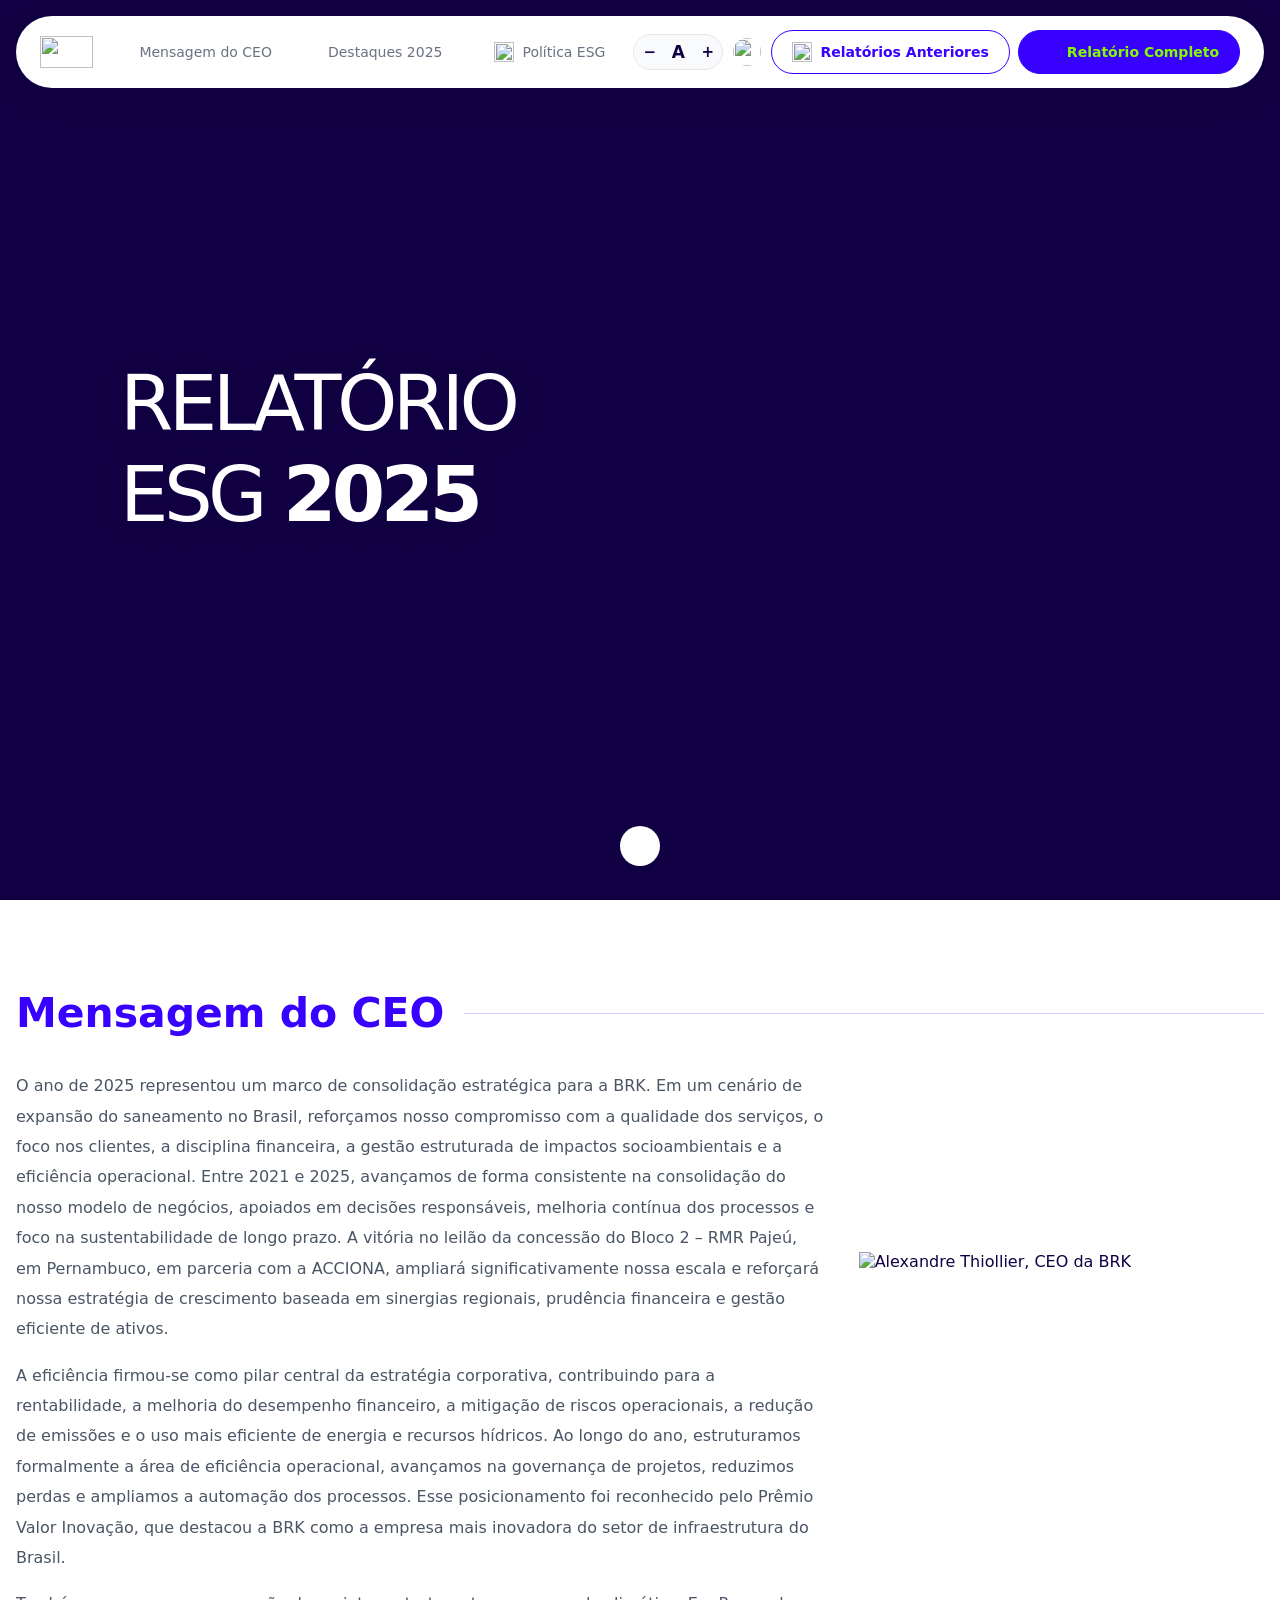
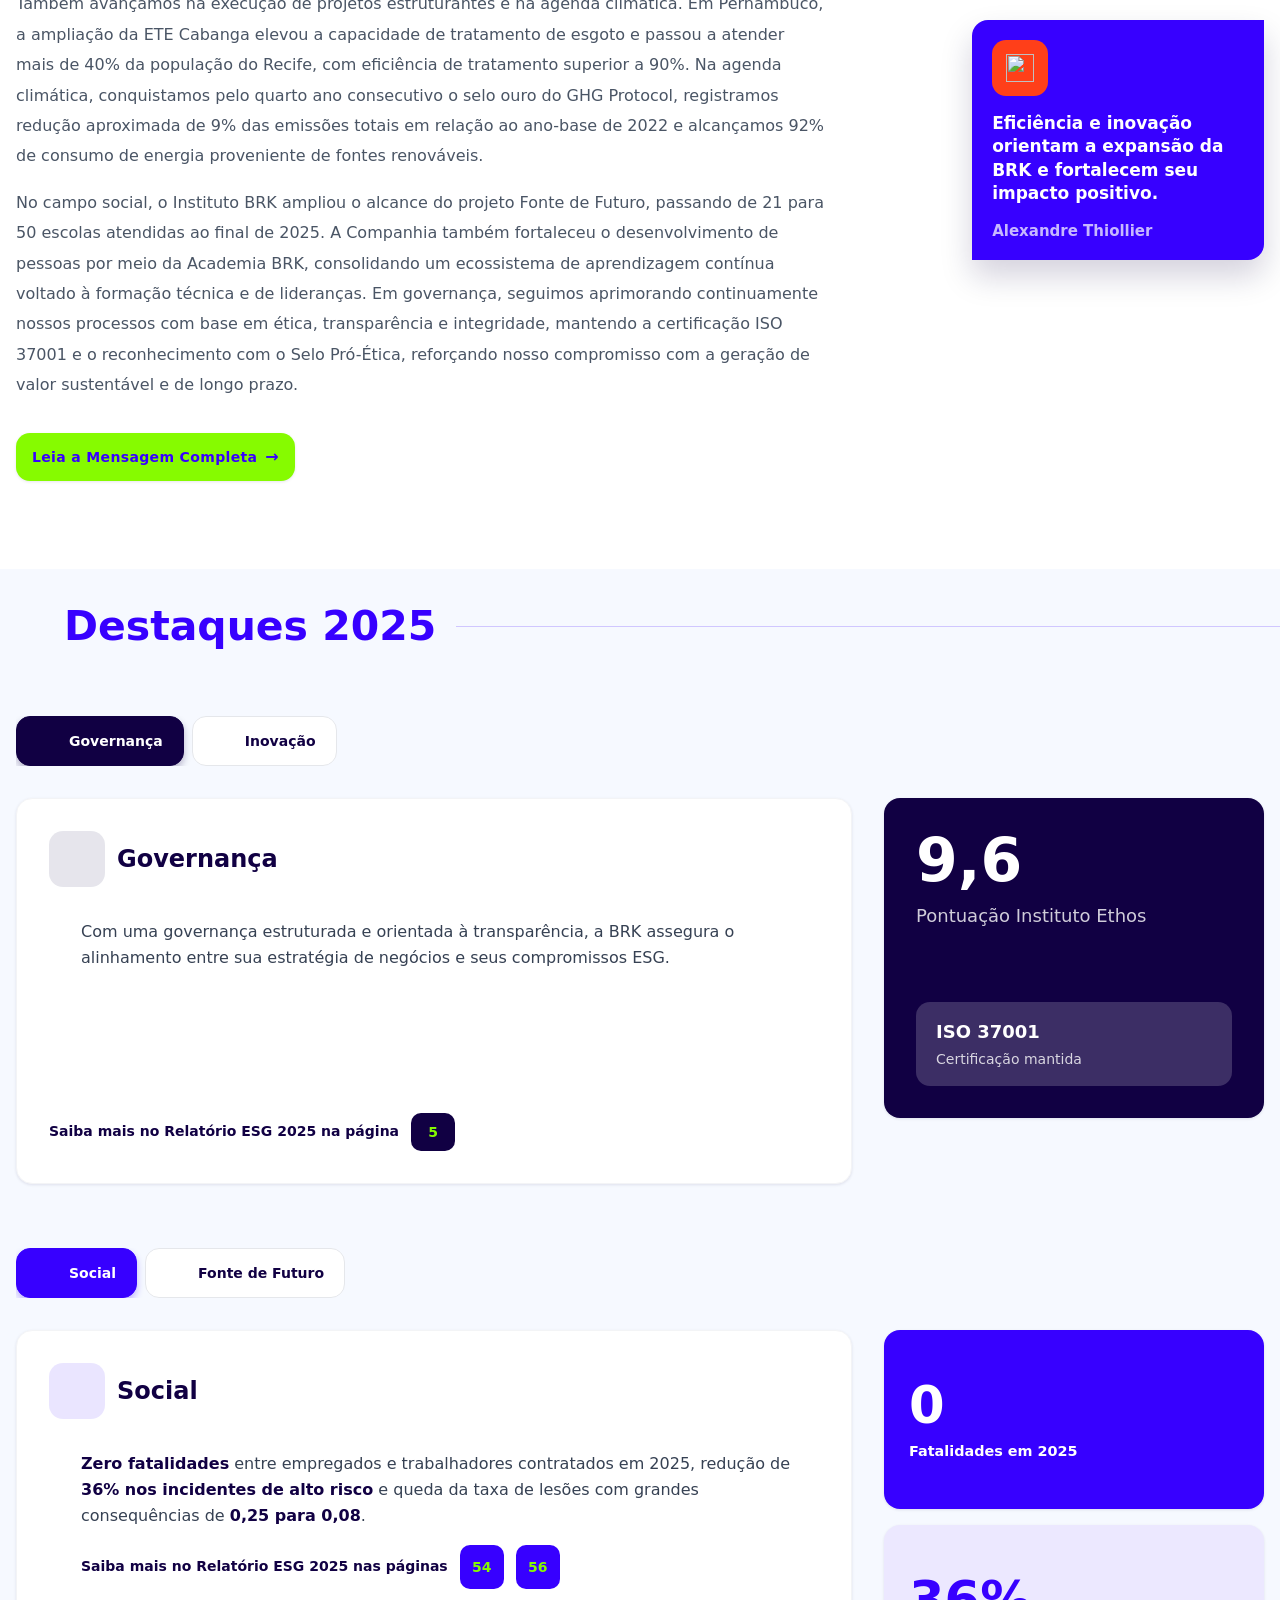
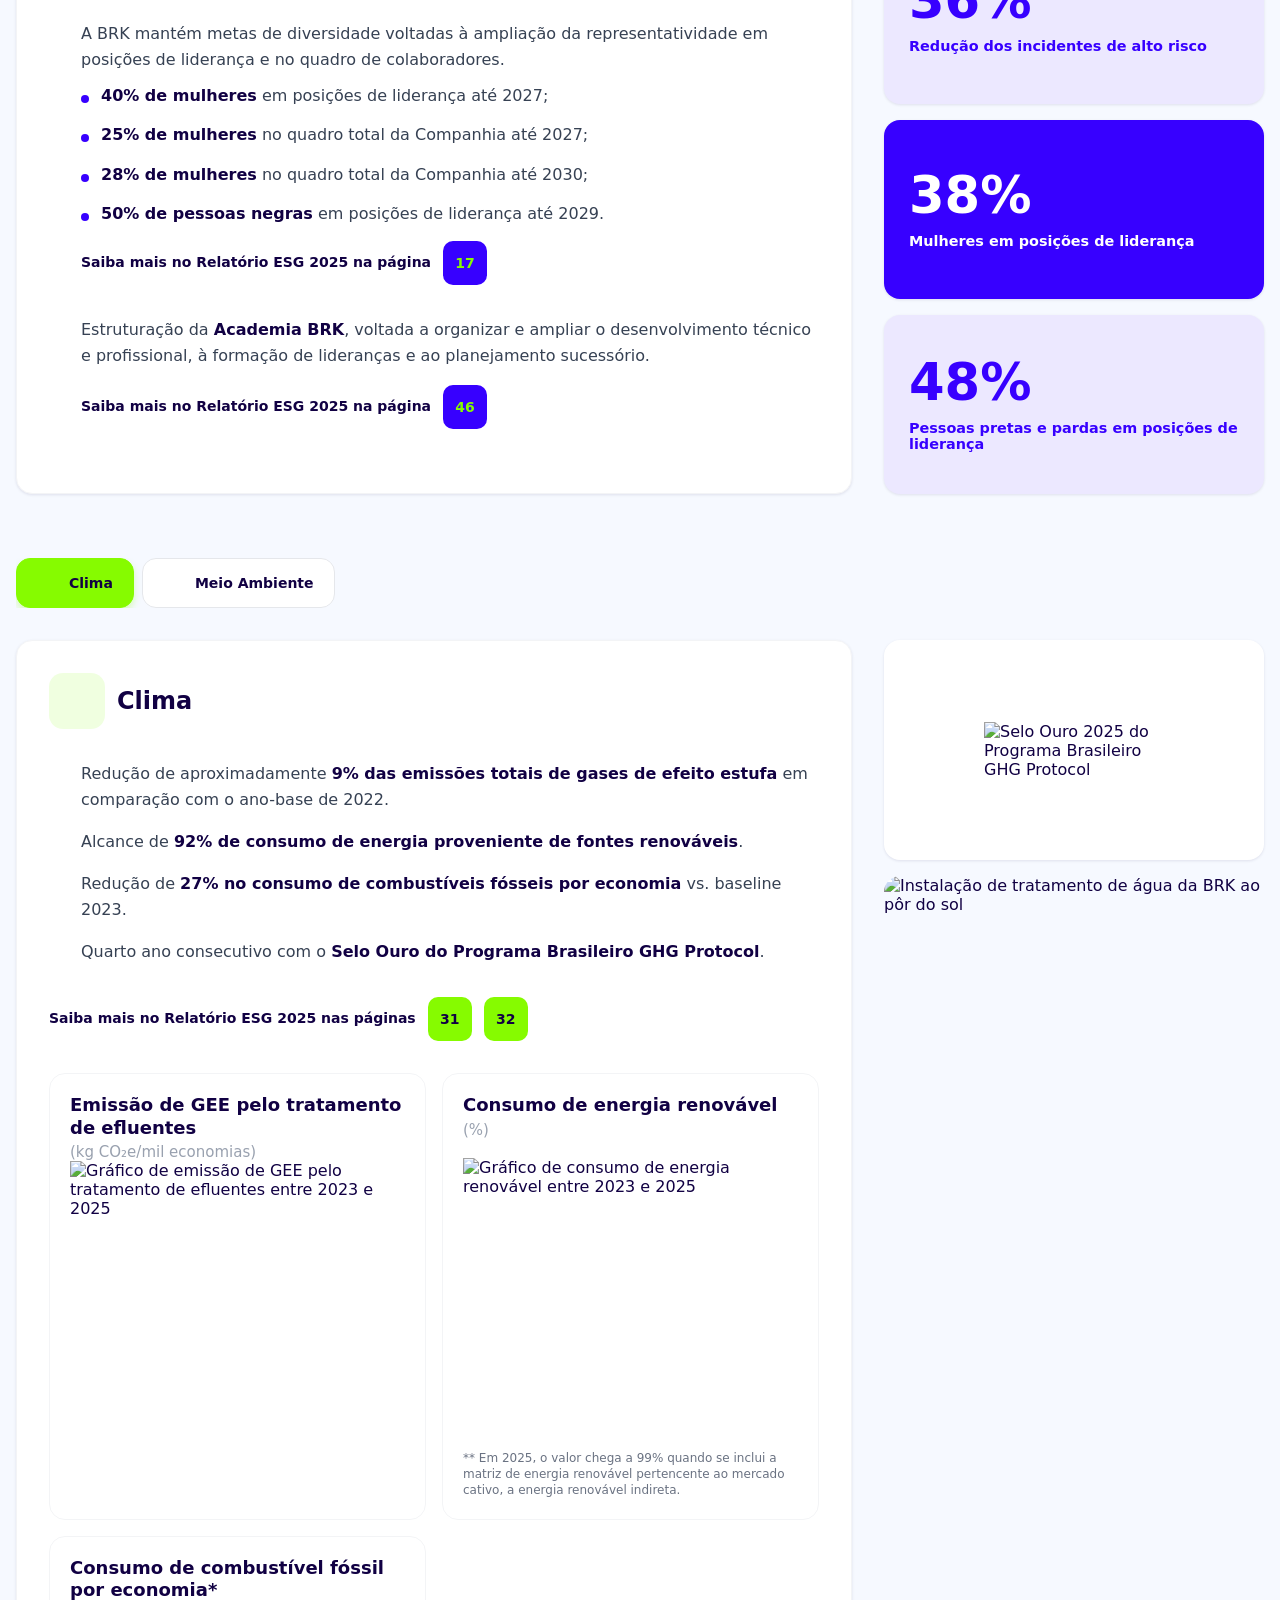
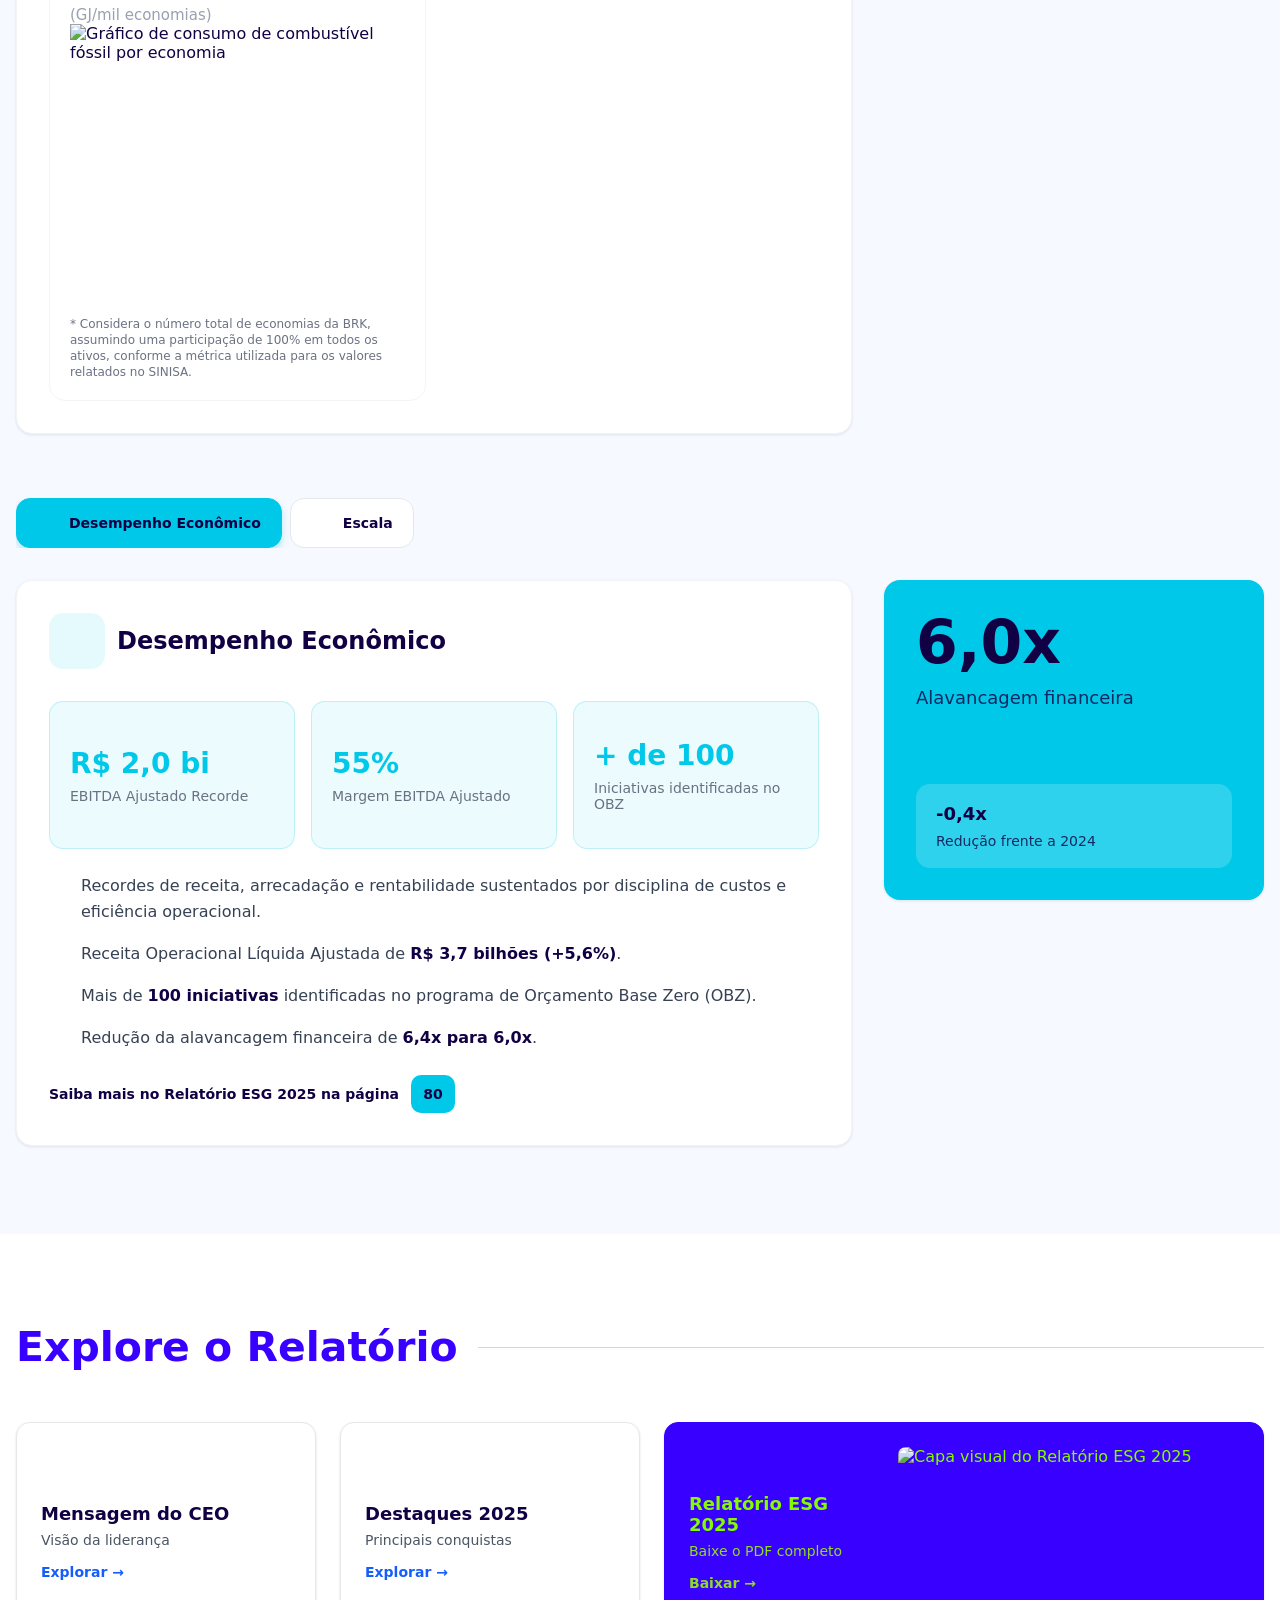
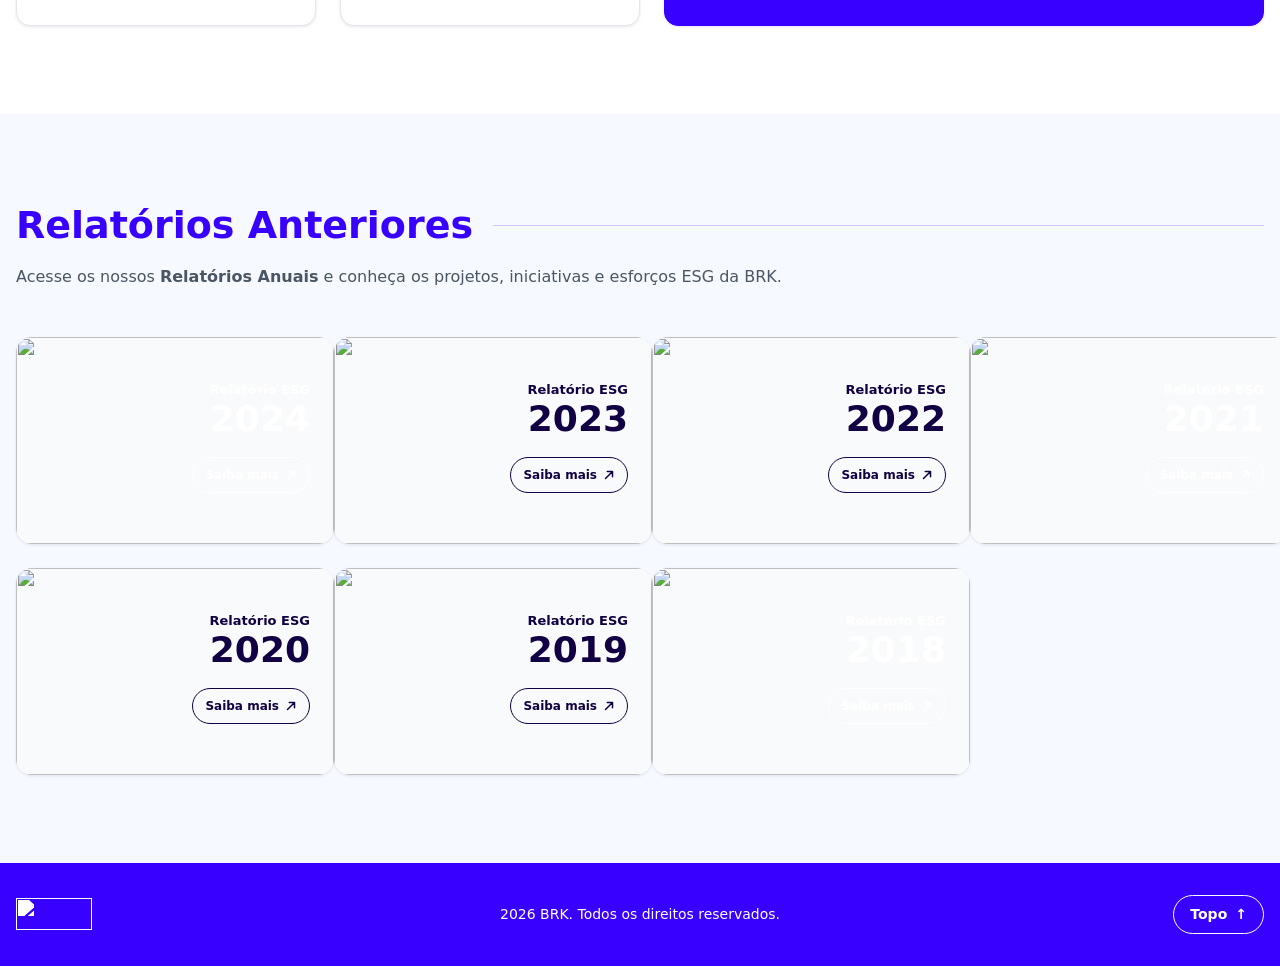
==== index.html @ e3823dfc "Add files via upload" ====
<!doctype html>
<html lang="pt-BR" data-beasties-container>
<head>
  <meta charset="utf-8">
  <title>BRK — Relatório ESG 2025</title>
  <base href="/">
  <meta name="viewport" content="width=device-width, initial-scale=1">
  <link rel="icon" type="image/x-icon" href="favicon.ico">

  <!--
    Google Tag Manager — instalação futura
    1. Troque GTM-XXXXXXX pelo ID enviado pelo cliente/agência.
    2. Descomente este bloco dentro do <head>.
    3. Descomente também o bloco <noscript> no início do <body>.

    <script>
      (function(w,d,s,l,i){w[l]=w[l]||[];w[l].push({'gtm.start':
      new Date().getTime(),event:'gtm.js'});var f=d.getElementsByTagName(s)[0],
      j=d.createElement(s),dl=l!='dataLayer'?'&l='+l:'';j.async=true;j.src=
      'https://www.googletagmanager.com/gtm.js?id='+i+dl;f.parentNode.insertBefore(j,f);
      })(window,document,'script','dataLayer','GTM-XXXXXXX');
    </script>
  -->
<style>:root{--brk-color-brand:#3700ff;--brk-color-brand-dark:#110043;--brk-color-brand-soft:#e9e4ff;--brk-color-lime:#86fb00;--brk-color-cyan:#00c8e8;--brk-color-orange:#ff3f19;--brk-color-canvas:#ffffff;--brk-color-highlight:#f6f9ff;--brk-color-surface-subtle:#f9fafb;--brk-color-surface-muted:#eef1ff;--brk-color-text:#110043;--brk-color-text-muted:#4a5565;--brk-color-text-soft:#6a7282;--brk-color-border:#e5e7eb;--brk-color-border-brand:rgb(55 0 255 / 20%);--brk-color-focus:#3700ff}:root{--brk-space-1:.25rem;--brk-space-2:.5rem;--brk-space-3:.75rem;--brk-space-4:1rem;--brk-space-5:1.25rem;--brk-space-6:1.5rem;--brk-space-7:1.75rem;--brk-space-8:2rem;--brk-space-10:2.5rem;--brk-space-12:3rem;--brk-space-14:3.5rem;--brk-space-16:4rem;--brk-space-18:4.5rem;--brk-space-22:5.5rem;--brk-space-28:7rem;--brk-radius-sm:.5rem;--brk-radius-md:.875rem;--brk-radius-lg:1rem;--brk-radius-xl:1.5rem;--brk-radius-pill:999px;--brk-shadow-card:0 1px 3px rgb(17 0 67 / 10%);--brk-shadow-floating:0 16px 32px rgb(17 0 67 / 18%)}:root{--brk-font-sans:Inter, system-ui, -apple-system, BlinkMacSystemFont, "Segoe UI", sans-serif;--brk-font-scale:1;--brk-text-body:calc(1rem * var(--brk-font-scale));--brk-leading-body:1.9;--brk-text-section:clamp( calc(2rem * var(--brk-font-scale)), calc(3.2vw * var(--brk-font-scale)), calc(2.875rem * var(--brk-font-scale)) );--brk-text-hero:clamp( calc(2.75rem * var(--brk-font-scale)), calc(5.1vw * var(--brk-font-scale)), calc(5rem * var(--brk-font-scale)) );--brk-mobile-text-xs:.8125rem;--brk-mobile-text-sm:.875rem;--brk-mobile-text-md:.9375rem;--brk-mobile-text-lg:1rem;--brk-mobile-text-title:1.375rem;--brk-mobile-text-display:2.25rem}:root{--brk-container:80rem;--brk-gutter:1rem;--brk-section-block:5.5rem}@media(max-width:1023px){:root{--brk-gutter:2rem;--brk-section-block:4.5rem}}@media(max-width:767px){:root{--brk-gutter:1.25rem;--brk-section-block:3.5rem}}:root{--brk-motion-fast:.22s;--brk-motion-standard:.34s;--brk-motion-reveal:.46s;--brk-ease-standard:cubic-bezier(.2, 0, 0, 1);--brk-ease-out:cubic-bezier(.16, 1, .3, 1)}@media(prefers-reduced-motion:reduce){:root{--brk-motion-fast:0ms;--brk-motion-standard:0ms;--brk-motion-reveal:0ms}}*,*:before,*:after{box-sizing:border-box}html{color:var(--brk-color-text);font-family:var(--brk-font-sans);scroll-behavior:smooth}body{margin:0;min-width:20rem;background:var(--brk-color-canvas);color:var(--brk-color-text);font-size:var(--brk-text-body)}@media(prefers-reduced-motion:reduce){html{scroll-behavior:auto}}</style><link rel="stylesheet" href="styles.92862c17c37a5d15.css" media="print" onload="this.media='all'"><noscript><link rel="stylesheet" href="styles.92862c17c37a5d15.css"></noscript></head>
<body>
  <!--
    Google Tag Manager (noscript) — instalação futura
    Troque GTM-XXXXXXX pelo ID real e descomente junto com o script do <head>.

    <noscript>
      <iframe src="https://www.googletagmanager.com/ns.html?id=GTM-XXXXXXX"
        height="0" width="0" style="display:none;visibility:hidden"></iframe>
    </noscript>
  -->
  <app-root></app-root>
<script src="runtime.f6cd01dac8481499.js" type="module"></script><script src="polyfills.3b3bae7d66c260d7.js" type="module"></script><script src="main.00ec3d419ccc2674.js" type="module"></script></body>
</html>
---- styles.92862c17c37a5d15.css ----
:root{--brk-color-brand: #3700ff;--brk-color-brand-dark: #110043;--brk-color-brand-soft: #e9e4ff;--brk-color-lime: #86fb00;--brk-color-cyan: #00c8e8;--brk-color-orange: #ff3f19;--brk-color-canvas: #ffffff;--brk-color-highlight: #f6f9ff;--brk-color-surface-subtle: #f9fafb;--brk-color-surface-muted: #eef1ff;--brk-color-text: #110043;--brk-color-text-muted: #4a5565;--brk-color-text-soft: #6a7282;--brk-color-border: #e5e7eb;--brk-color-border-brand: rgb(55 0 255 / 20%);--brk-color-focus: #3700ff}:root{--brk-space-1: .25rem;--brk-space-2: .5rem;--brk-space-3: .75rem;--brk-space-4: 1rem;--brk-space-5: 1.25rem;--brk-space-6: 1.5rem;--brk-space-7: 1.75rem;--brk-space-8: 2rem;--brk-space-10: 2.5rem;--brk-space-12: 3rem;--brk-space-14: 3.5rem;--brk-space-16: 4rem;--brk-space-18: 4.5rem;--brk-space-22: 5.5rem;--brk-space-28: 7rem;--brk-radius-sm: .5rem;--brk-radius-md: .875rem;--brk-radius-lg: 1rem;--brk-radius-xl: 1.5rem;--brk-radius-pill: 999px;--brk-shadow-card: 0 1px 3px rgb(17 0 67 / 10%);--brk-shadow-floating: 0 16px 32px rgb(17 0 67 / 18%)}:root{--brk-font-sans: Inter, system-ui, -apple-system, BlinkMacSystemFont, "Segoe UI", sans-serif;--brk-font-scale: 1;--brk-text-body: calc(1rem * var(--brk-font-scale));--brk-leading-body: 1.9;--brk-text-section: clamp( calc(2rem * var(--brk-font-scale)), calc(3.2vw * var(--brk-font-scale)), calc(2.875rem * var(--brk-font-scale)) );--brk-text-hero: clamp( calc(2.75rem * var(--brk-font-scale)), calc(5.1vw * var(--brk-font-scale)), calc(5rem * var(--brk-font-scale)) );--brk-mobile-text-xs: .8125rem;--brk-mobile-text-sm: .875rem;--brk-mobile-text-md: .9375rem;--brk-mobile-text-lg: 1rem;--brk-mobile-text-title: 1.375rem;--brk-mobile-text-display: 2.25rem}@media(max-width:767px){html[data-brk-text-scale="0"]{--brk-mobile-text-xs: .75rem;--brk-mobile-text-sm: .8125rem;--brk-mobile-text-md: .875rem;--brk-mobile-text-lg: .9375rem;--brk-mobile-text-title: 1.25rem;--brk-mobile-text-display: 2rem}html[data-brk-text-scale="2"]{--brk-mobile-text-xs: .875rem;--brk-mobile-text-sm: .9375rem;--brk-mobile-text-md: 1rem;--brk-mobile-text-lg: 1.125rem;--brk-mobile-text-title: 1.5rem;--brk-mobile-text-display: 2.5rem}}:root{--brk-container: 80rem;--brk-gutter: 1rem;--brk-section-block: 5.5rem}@media(max-width:1023px){:root{--brk-gutter: 2rem;--brk-section-block: 4.5rem}}@media(max-width:767px){:root{--brk-gutter: 1.25rem;--brk-section-block: 3.5rem}}:root{--brk-motion-fast: .22s;--brk-motion-standard: .34s;--brk-motion-reveal: .46s;--brk-ease-standard: cubic-bezier(.2, 0, 0, 1);--brk-ease-out: cubic-bezier(.16, 1, .3, 1)}@media(prefers-reduced-motion:reduce){:root{--brk-motion-fast: 0ms;--brk-motion-standard: 0ms;--brk-motion-reveal: 0ms}}*,*:before,*:after{box-sizing:border-box}html{color:var(--brk-color-text);font-family:var(--brk-font-sans);scroll-behavior:smooth}body{margin:0;min-width:20rem;background:var(--brk-color-canvas);color:var(--brk-color-text);font-size:var(--brk-text-body)}button,a{font:inherit}img{display:block;max-width:100%}.brk-reveal{opacity:0;transform:translate3d(0,18px,0);transition:opacity var(--brk-motion-reveal) var(--brk-ease-out),transform var(--brk-motion-reveal) var(--brk-ease-out);transition-delay:var(--brk-reveal-delay, 0ms);will-change:opacity,transform}.brk-reveal.is-visible{opacity:1;transform:translateZ(0);will-change:auto}.brk-container{width:min(100% - 2 * var(--brk-gutter),var(--brk-container));margin-inline:auto}.sr-only{position:absolute;width:1px;height:1px;padding:0;margin:-1px;overflow:hidden;clip:rect(0,0,0,0);white-space:nowrap;border:0}:focus-visible{outline:3px solid var(--brk-color-focus);outline-offset:3px}@media(prefers-reduced-motion:reduce){html{scroll-behavior:auto}.brk-reveal{opacity:1;transform:none;transition:none}}
---- styles.92862c17c37a5d15.css ----
:root{--brk-color-brand: #3700ff;--brk-color-brand-dark: #110043;--brk-color-brand-soft: #e9e4ff;--brk-color-lime: #86fb00;--brk-color-cyan: #00c8e8;--brk-color-orange: #ff3f19;--brk-color-canvas: #ffffff;--brk-color-highlight: #f6f9ff;--brk-color-surface-subtle: #f9fafb;--brk-color-surface-muted: #eef1ff;--brk-color-text: #110043;--brk-color-text-muted: #4a5565;--brk-color-text-soft: #6a7282;--brk-color-border: #e5e7eb;--brk-color-border-brand: rgb(55 0 255 / 20%);--brk-color-focus: #3700ff}:root{--brk-space-1: .25rem;--brk-space-2: .5rem;--brk-space-3: .75rem;--brk-space-4: 1rem;--brk-space-5: 1.25rem;--brk-space-6: 1.5rem;--brk-space-7: 1.75rem;--brk-space-8: 2rem;--brk-space-10: 2.5rem;--brk-space-12: 3rem;--brk-space-14: 3.5rem;--brk-space-16: 4rem;--brk-space-18: 4.5rem;--brk-space-22: 5.5rem;--brk-space-28: 7rem;--brk-radius-sm: .5rem;--brk-radius-md: .875rem;--brk-radius-lg: 1rem;--brk-radius-xl: 1.5rem;--brk-radius-pill: 999px;--brk-shadow-card: 0 1px 3px rgb(17 0 67 / 10%);--brk-shadow-floating: 0 16px 32px rgb(17 0 67 / 18%)}:root{--brk-font-sans: Inter, system-ui, -apple-system, BlinkMacSystemFont, "Segoe UI", sans-serif;--brk-font-scale: 1;--brk-text-body: calc(1rem * var(--brk-font-scale));--brk-leading-body: 1.9;--brk-text-section: clamp( calc(2rem * var(--brk-font-scale)), calc(3.2vw * var(--brk-font-scale)), calc(2.875rem * var(--brk-font-scale)) );--brk-text-hero: clamp( calc(2.75rem * var(--brk-font-scale)), calc(5.1vw * var(--brk-font-scale)), calc(5rem * var(--brk-font-scale)) );--brk-mobile-text-xs: .8125rem;--brk-mobile-text-sm: .875rem;--brk-mobile-text-md: .9375rem;--brk-mobile-text-lg: 1rem;--brk-mobile-text-title: 1.375rem;--brk-mobile-text-display: 2.25rem}@media(max-width:767px){html[data-brk-text-scale="0"]{--brk-mobile-text-xs: .75rem;--brk-mobile-text-sm: .8125rem;--brk-mobile-text-md: .875rem;--brk-mobile-text-lg: .9375rem;--brk-mobile-text-title: 1.25rem;--brk-mobile-text-display: 2rem}html[data-brk-text-scale="2"]{--brk-mobile-text-xs: .875rem;--brk-mobile-text-sm: .9375rem;--brk-mobile-text-md: 1rem;--brk-mobile-text-lg: 1.125rem;--brk-mobile-text-title: 1.5rem;--brk-mobile-text-display: 2.5rem}}:root{--brk-container: 80rem;--brk-gutter: 1rem;--brk-section-block: 5.5rem}@media(max-width:1023px){:root{--brk-gutter: 2rem;--brk-section-block: 4.5rem}}@media(max-width:767px){:root{--brk-gutter: 1.25rem;--brk-section-block: 3.5rem}}:root{--brk-motion-fast: .22s;--brk-motion-standard: .34s;--brk-motion-reveal: .46s;--brk-ease-standard: cubic-bezier(.2, 0, 0, 1);--brk-ease-out: cubic-bezier(.16, 1, .3, 1)}@media(prefers-reduced-motion:reduce){:root{--brk-motion-fast: 0ms;--brk-motion-standard: 0ms;--brk-motion-reveal: 0ms}}*,*:before,*:after{box-sizing:border-box}html{color:var(--brk-color-text);font-family:var(--brk-font-sans);scroll-behavior:smooth}body{margin:0;min-width:20rem;background:var(--brk-color-canvas);color:var(--brk-color-text);font-size:var(--brk-text-body)}button,a{font:inherit}img{display:block;max-width:100%}.brk-reveal{opacity:0;transform:translate3d(0,18px,0);transition:opacity var(--brk-motion-reveal) var(--brk-ease-out),transform var(--brk-motion-reveal) var(--brk-ease-out);transition-delay:var(--brk-reveal-delay, 0ms);will-change:opacity,transform}.brk-reveal.is-visible{opacity:1;transform:translateZ(0);will-change:auto}.brk-container{width:min(100% - 2 * var(--brk-gutter),var(--brk-container));margin-inline:auto}.sr-only{position:absolute;width:1px;height:1px;padding:0;margin:-1px;overflow:hidden;clip:rect(0,0,0,0);white-space:nowrap;border:0}:focus-visible{outline:3px solid var(--brk-color-focus);outline-offset:3px}@media(prefers-reduced-motion:reduce){html{scroll-behavior:auto}.brk-reveal{opacity:1;transform:none;transition:none}}
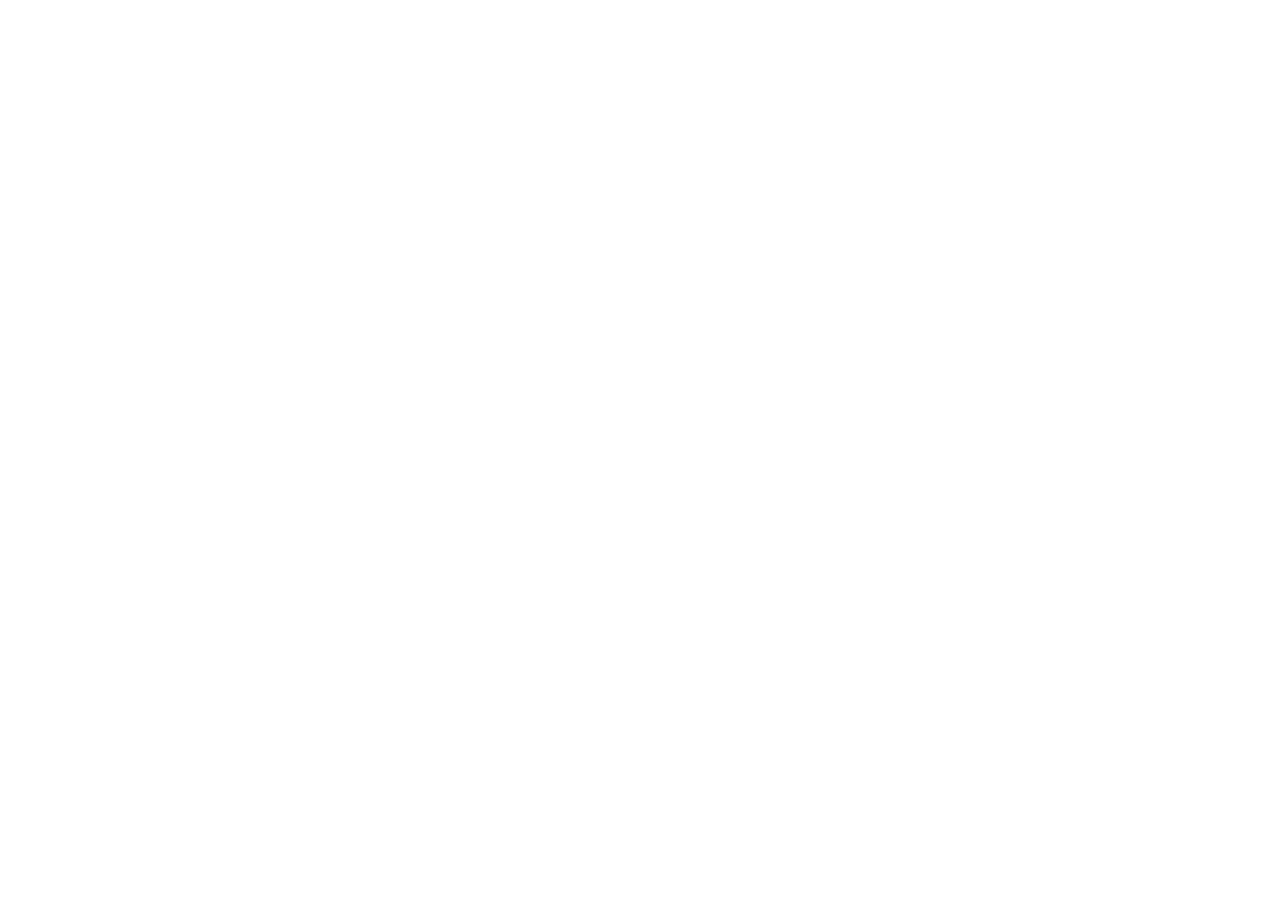
==== commit ee2fe858: "Update index.html" ====
--- a/index.html
+++ b/index.html
@@ -3,7 +3,7 @@
 <head>
   <meta charset="utf-8">
   <title>BRK — Relatório ESG 2025</title>
-  <base href="/">
+  <base href="/2025/">
   <meta name="viewport" content="width=device-width, initial-scale=1">
   <link rel="icon" type="image/x-icon" href="favicon.ico">
 
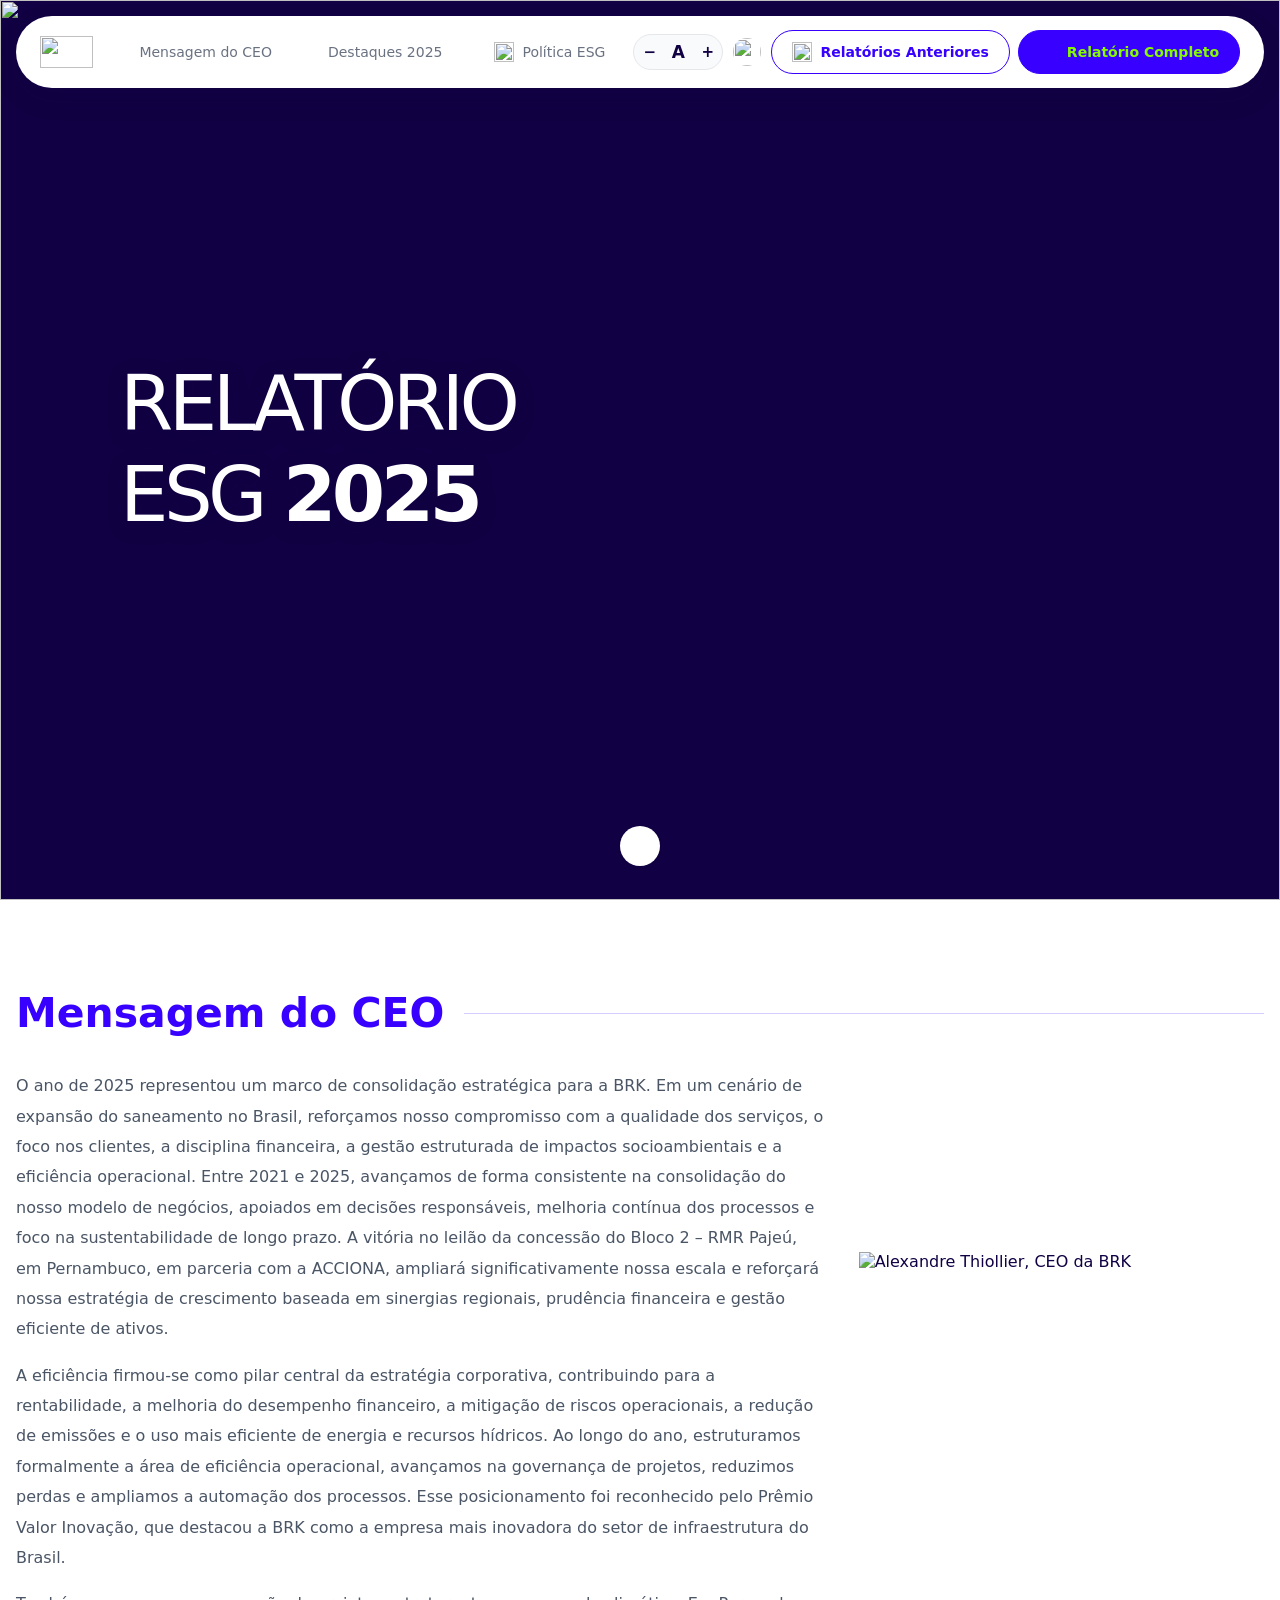
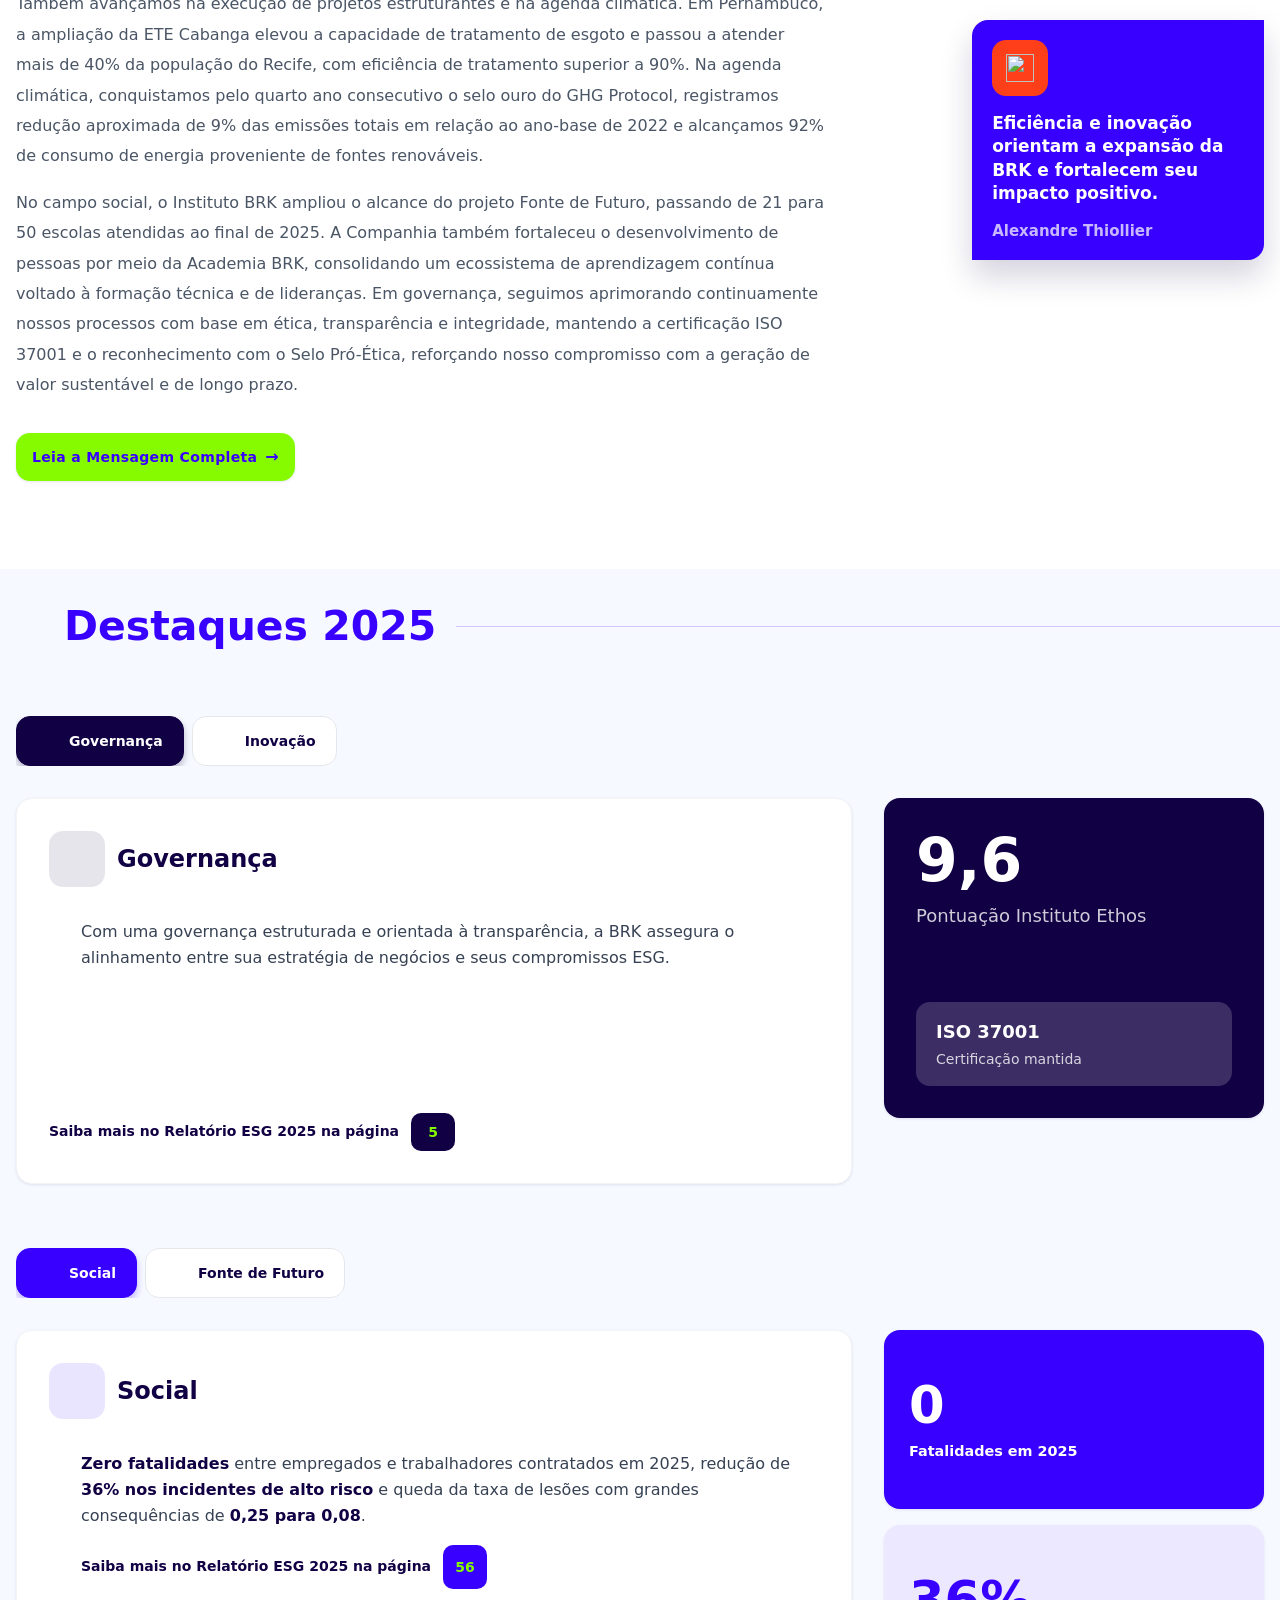
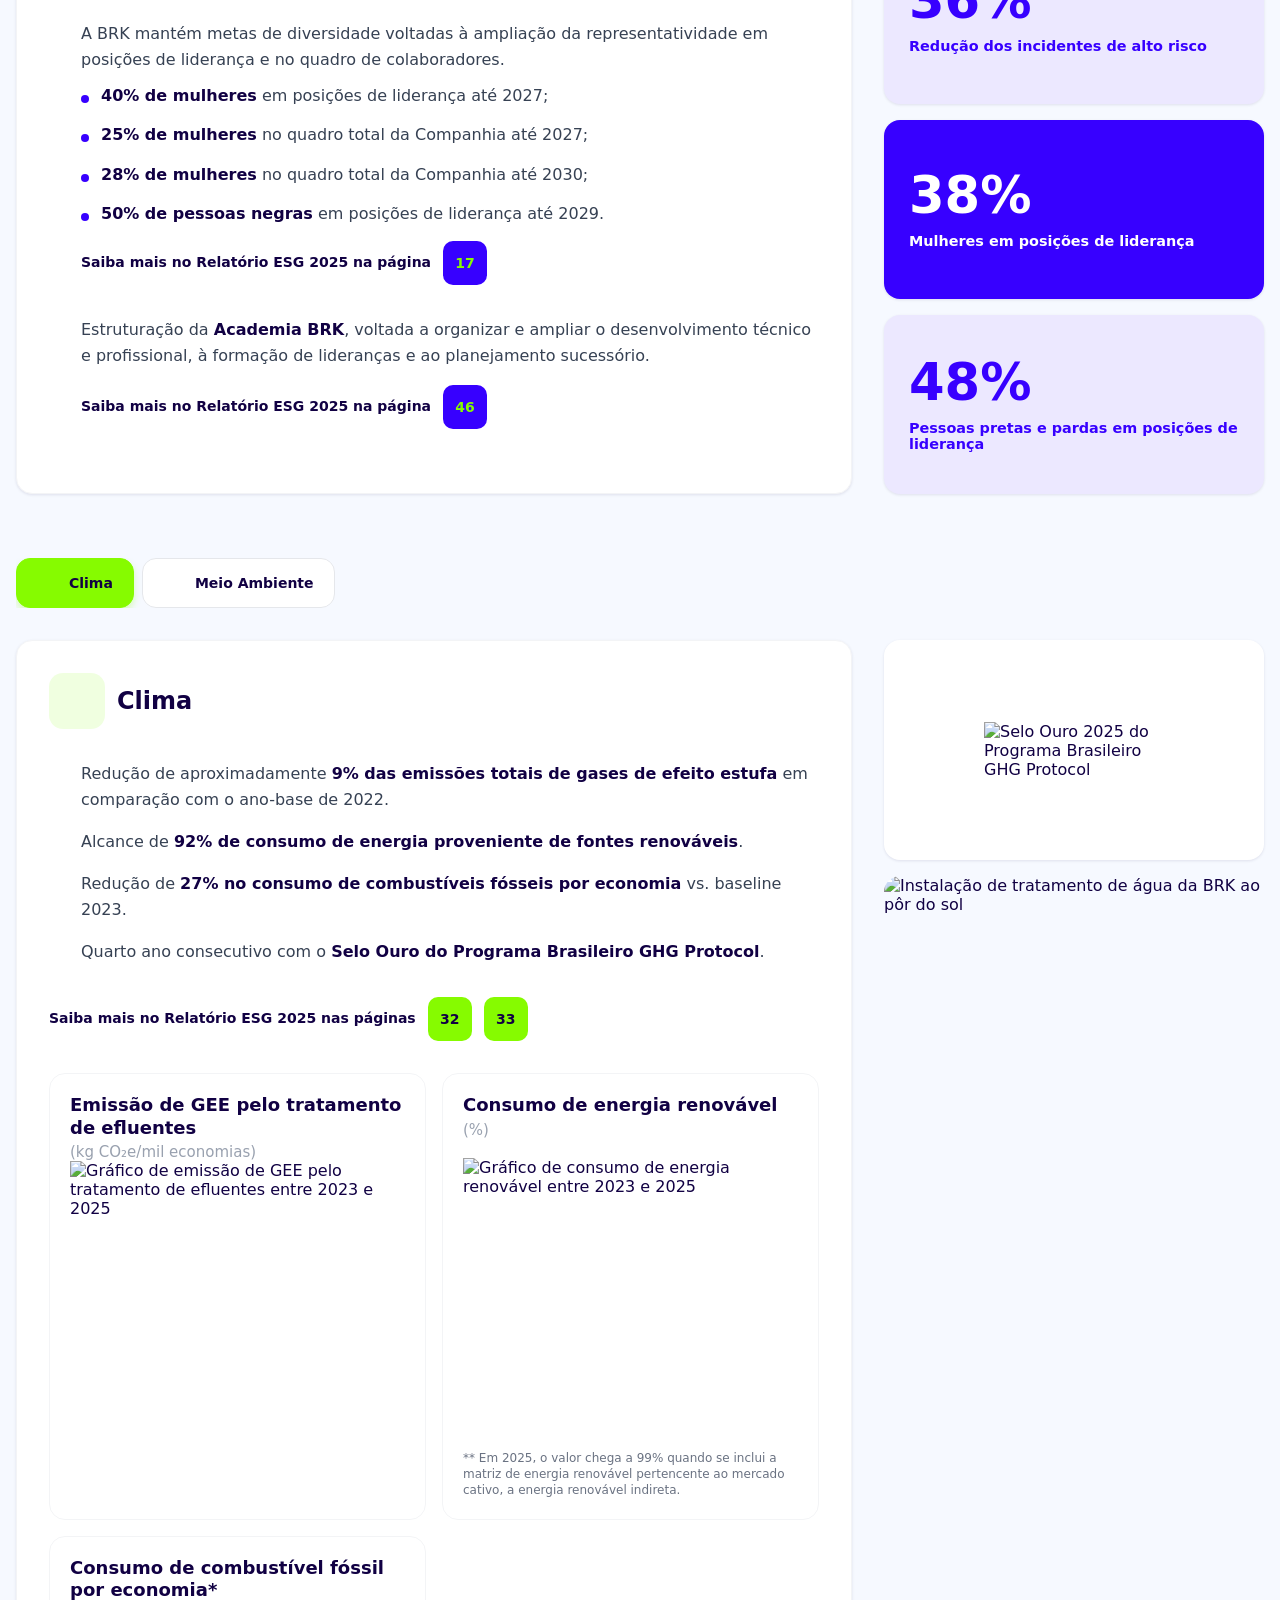
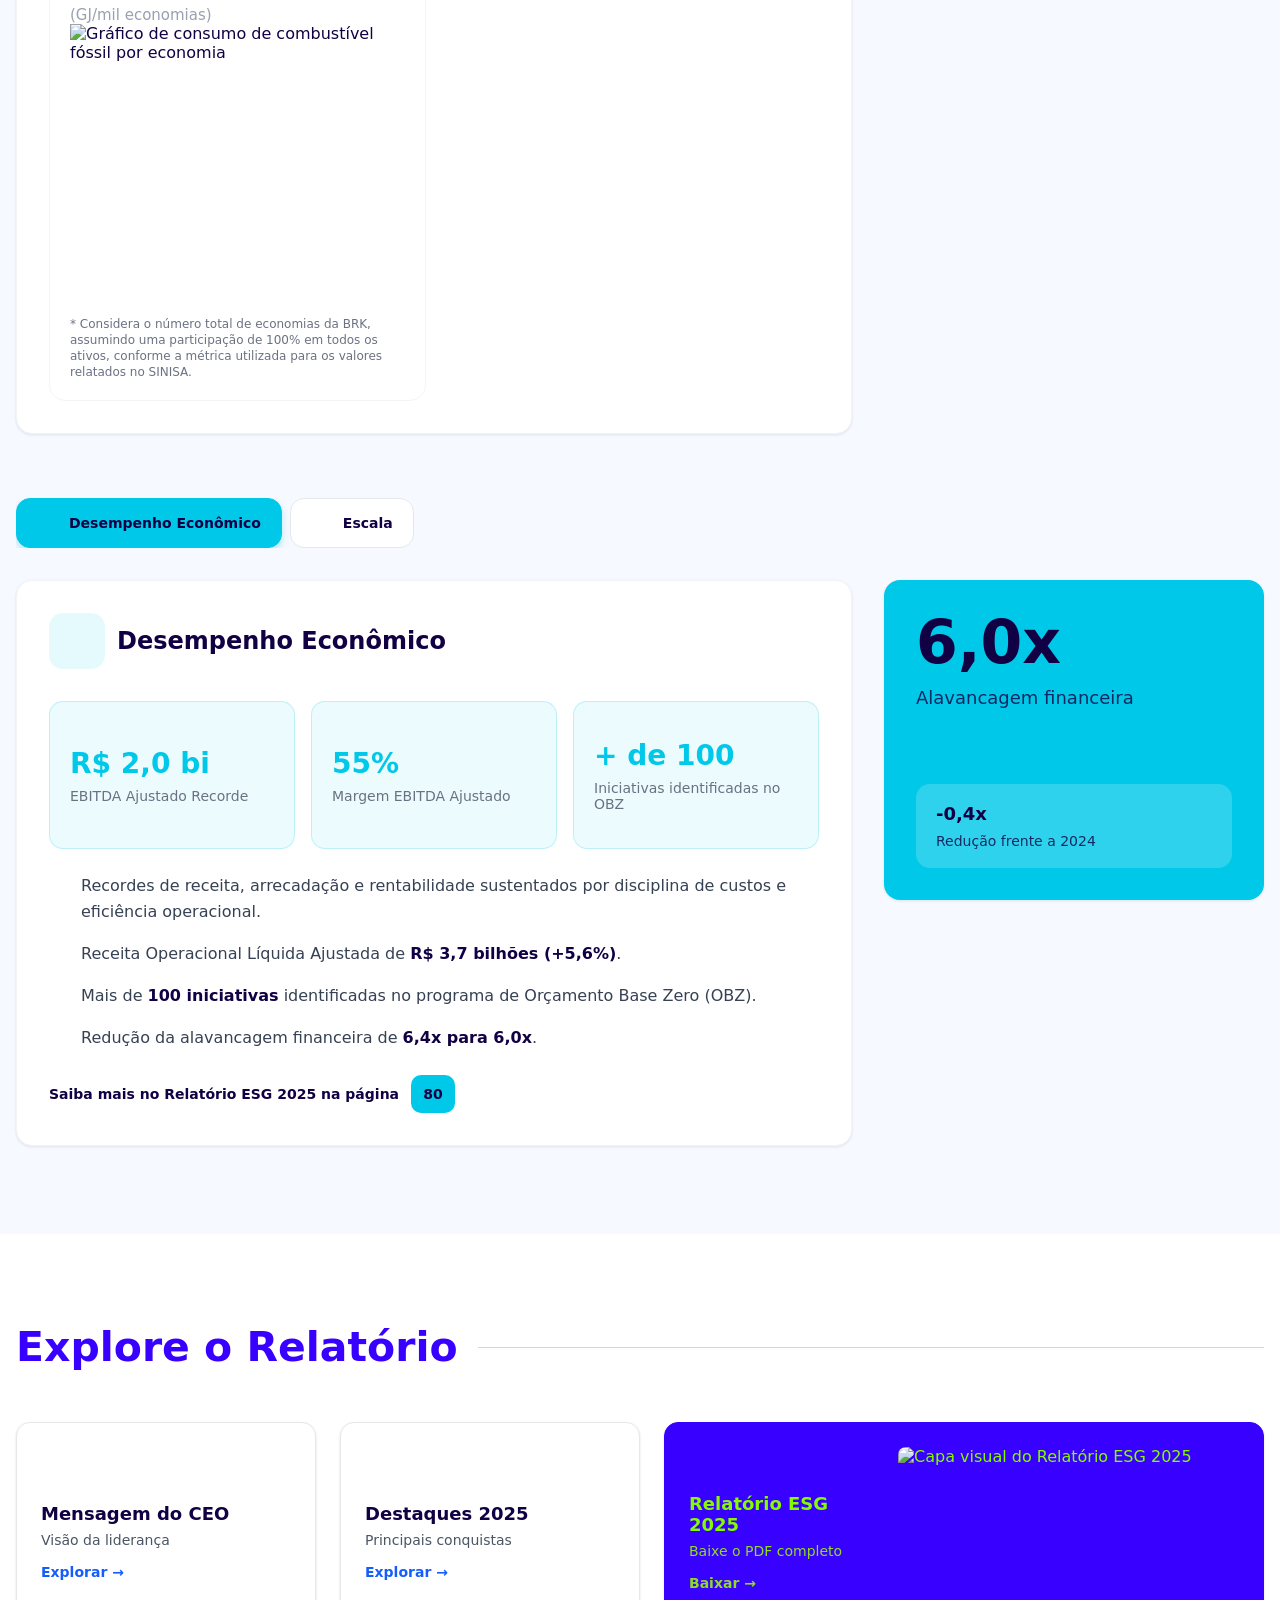
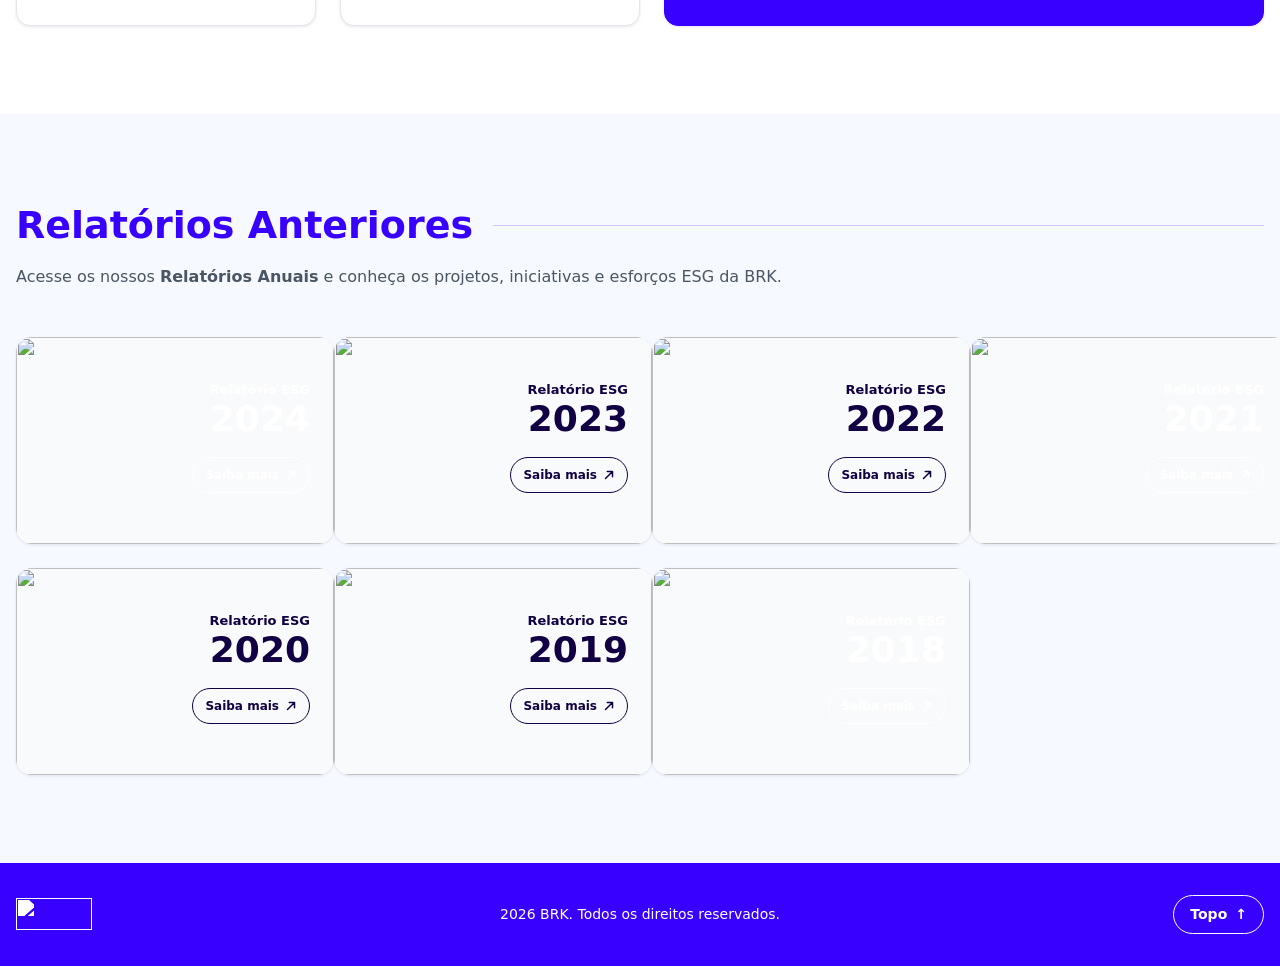
==== commit cc13a497: "Add files via upload" ====
--- a/index.html
+++ b/index.html
@@ -3,7 +3,7 @@
 <head>
   <meta charset="utf-8">
   <title>BRK — Relatório ESG 2025</title>
-  <base href="/2025/">
+  <base href="./">
   <meta name="viewport" content="width=device-width, initial-scale=1">
   <link rel="icon" type="image/x-icon" href="favicon.ico">
 
@@ -33,5 +33,5 @@
     </noscript>
   -->
   <app-root></app-root>
-<script src="runtime.f6cd01dac8481499.js" type="module"></script><script src="polyfills.3b3bae7d66c260d7.js" type="module"></script><script src="main.00ec3d419ccc2674.js" type="module"></script></body>
+<script src="runtime.deb8b24c3e991150.js" type="module"></script><script src="polyfills.3b3bae7d66c260d7.js" type="module"></script><script src="main.1730dc0094d72fb5.js" type="module"></script></body>
 </html>
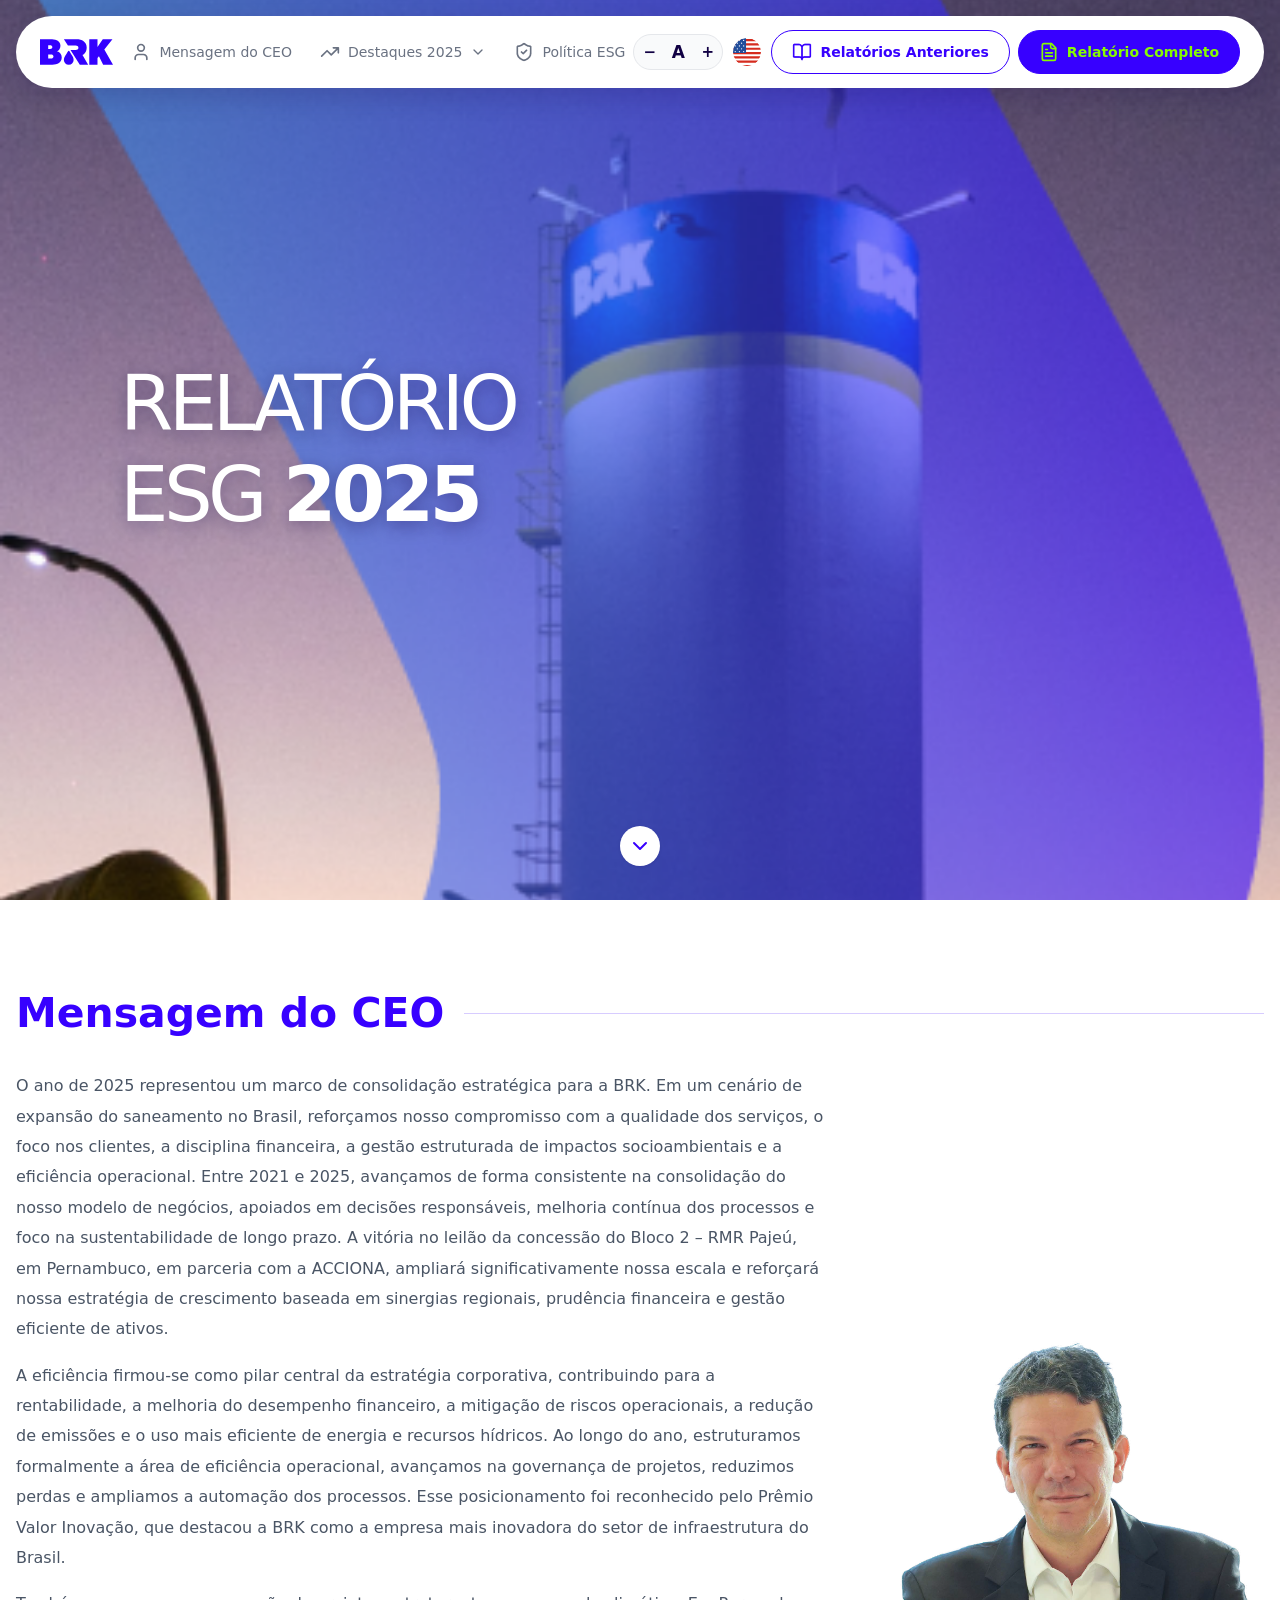
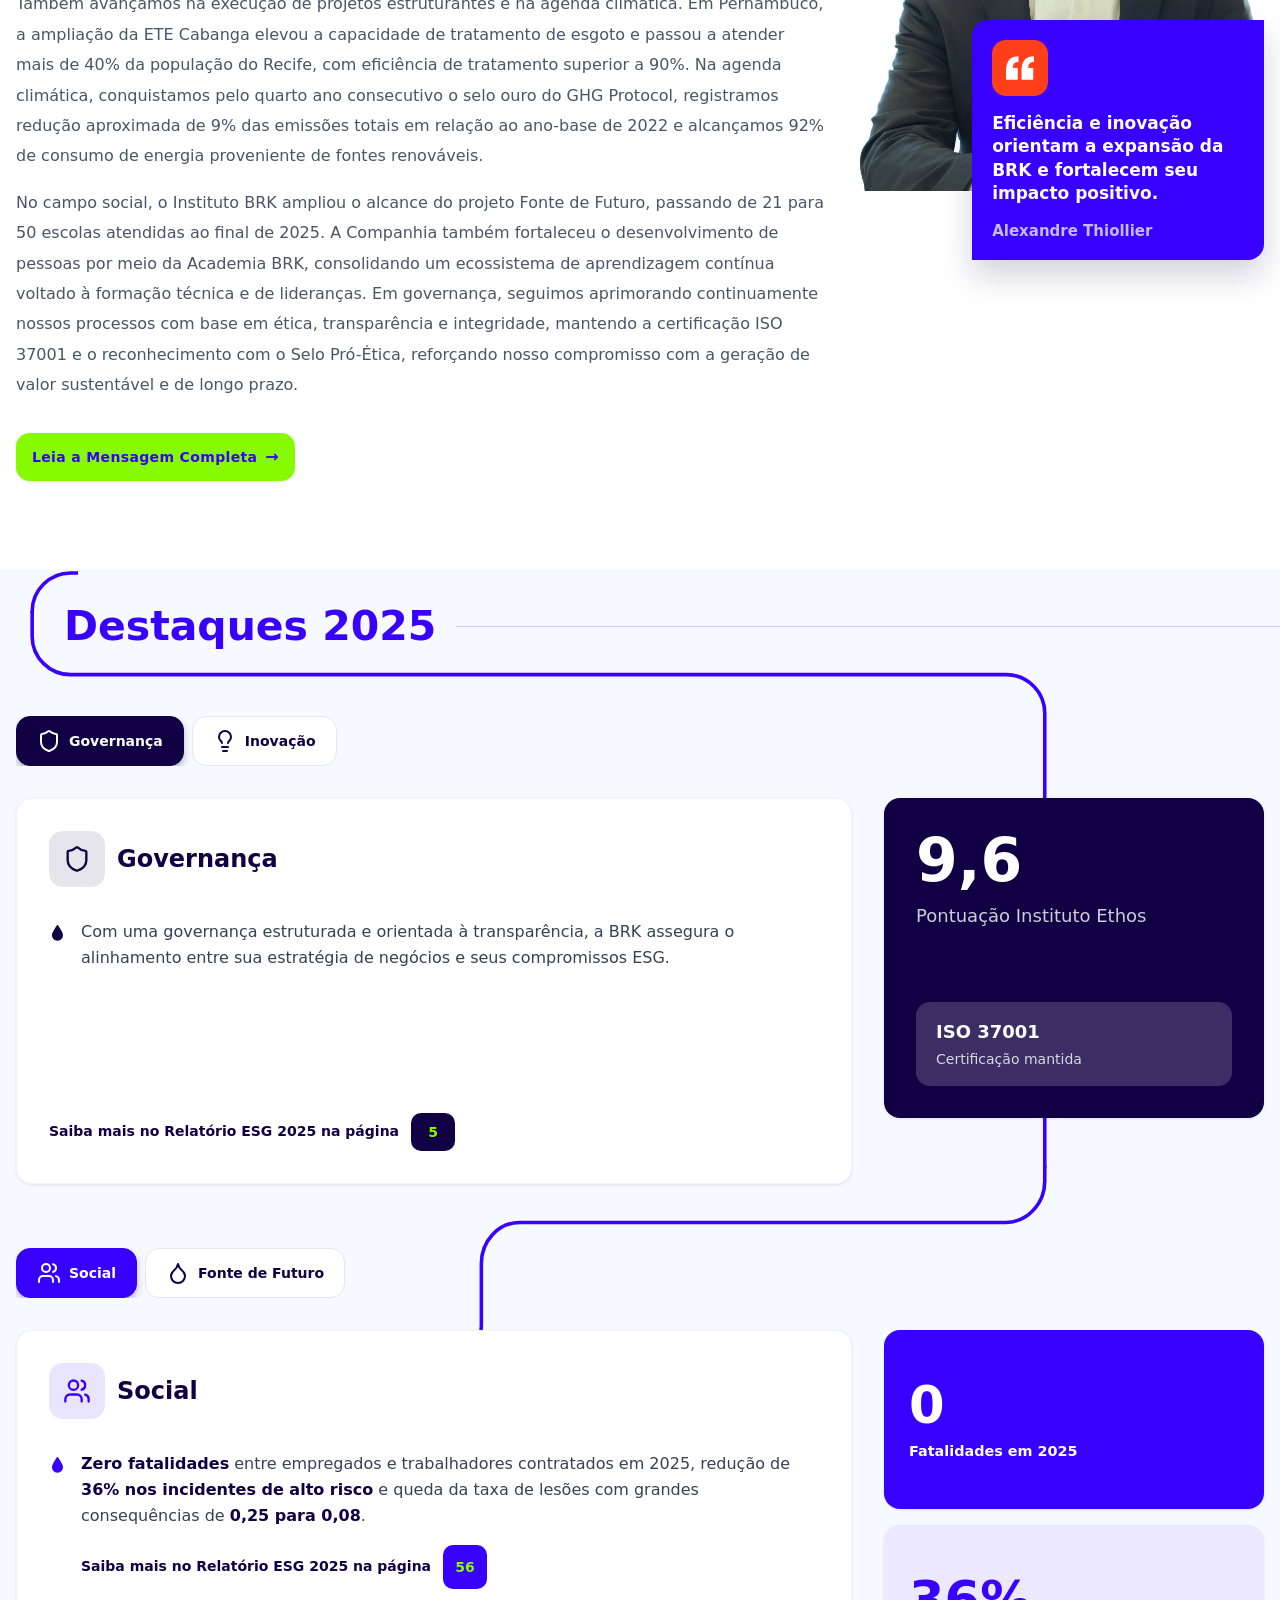
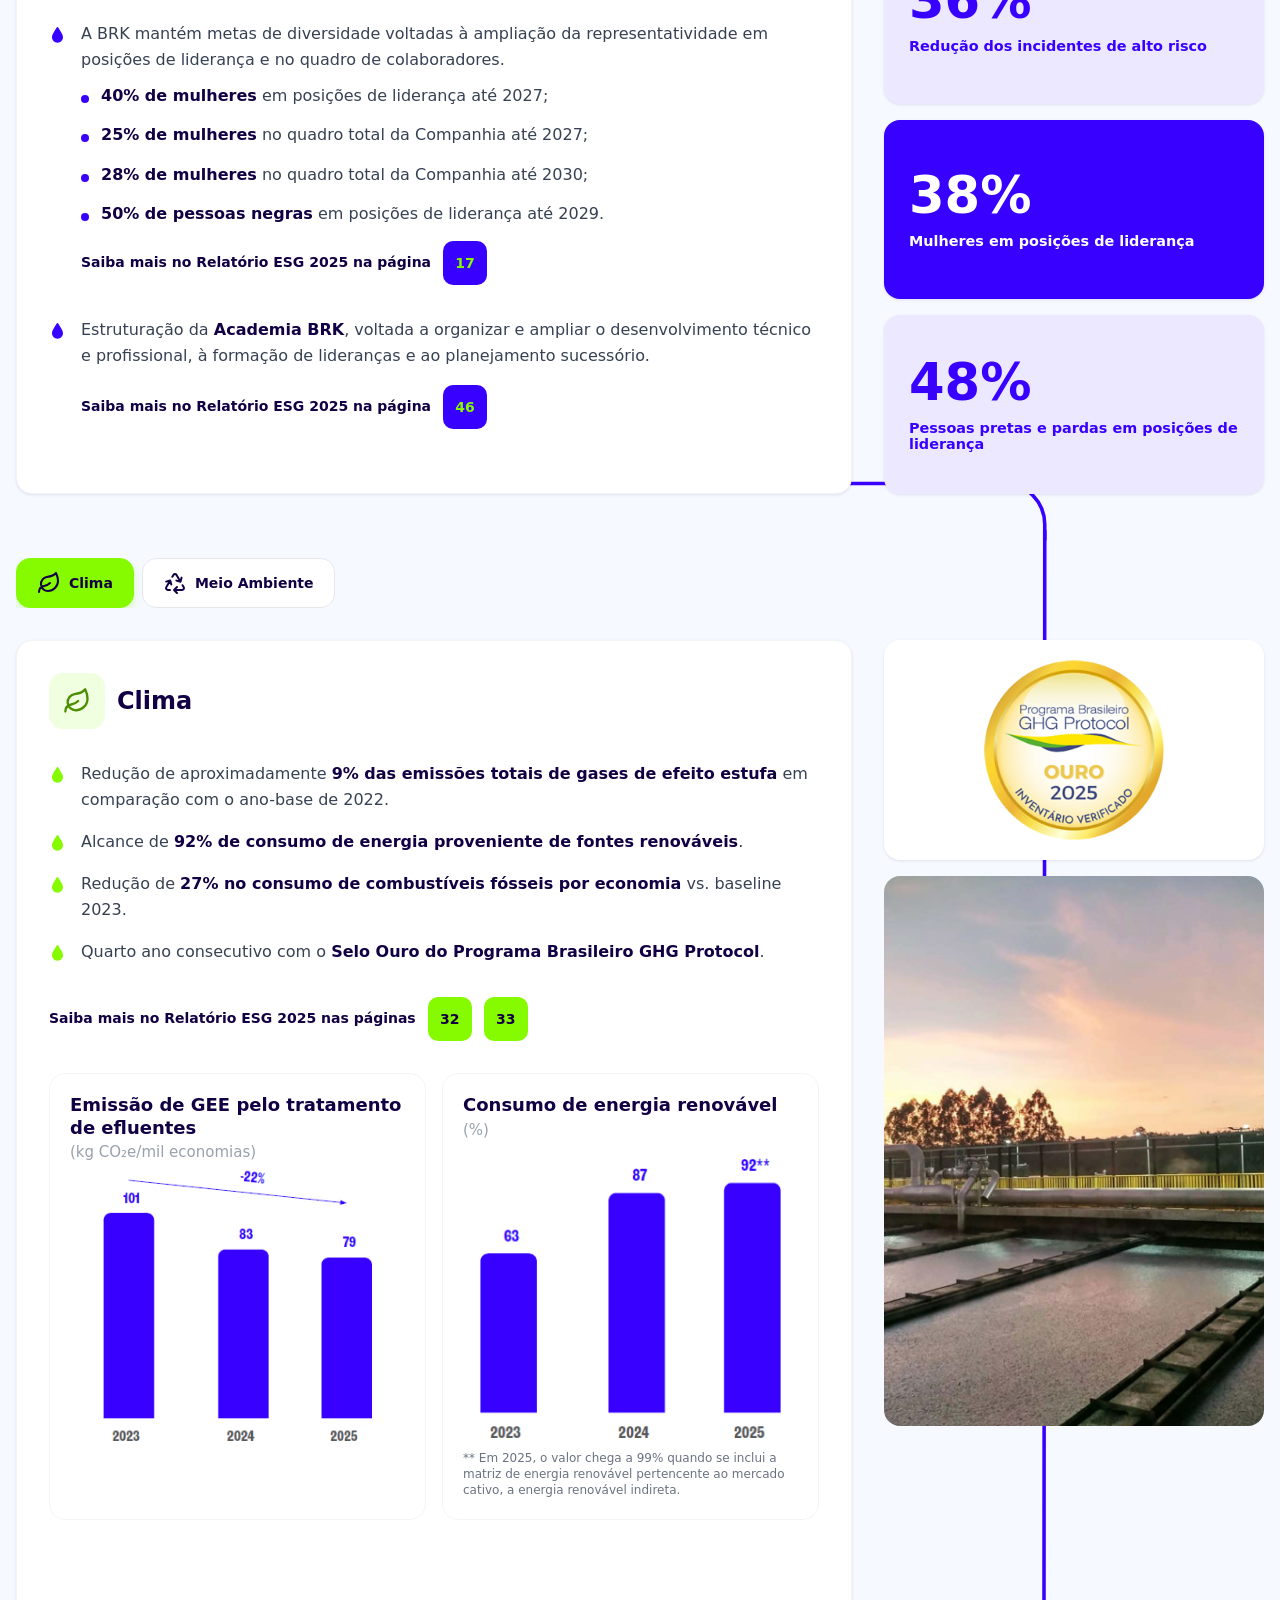
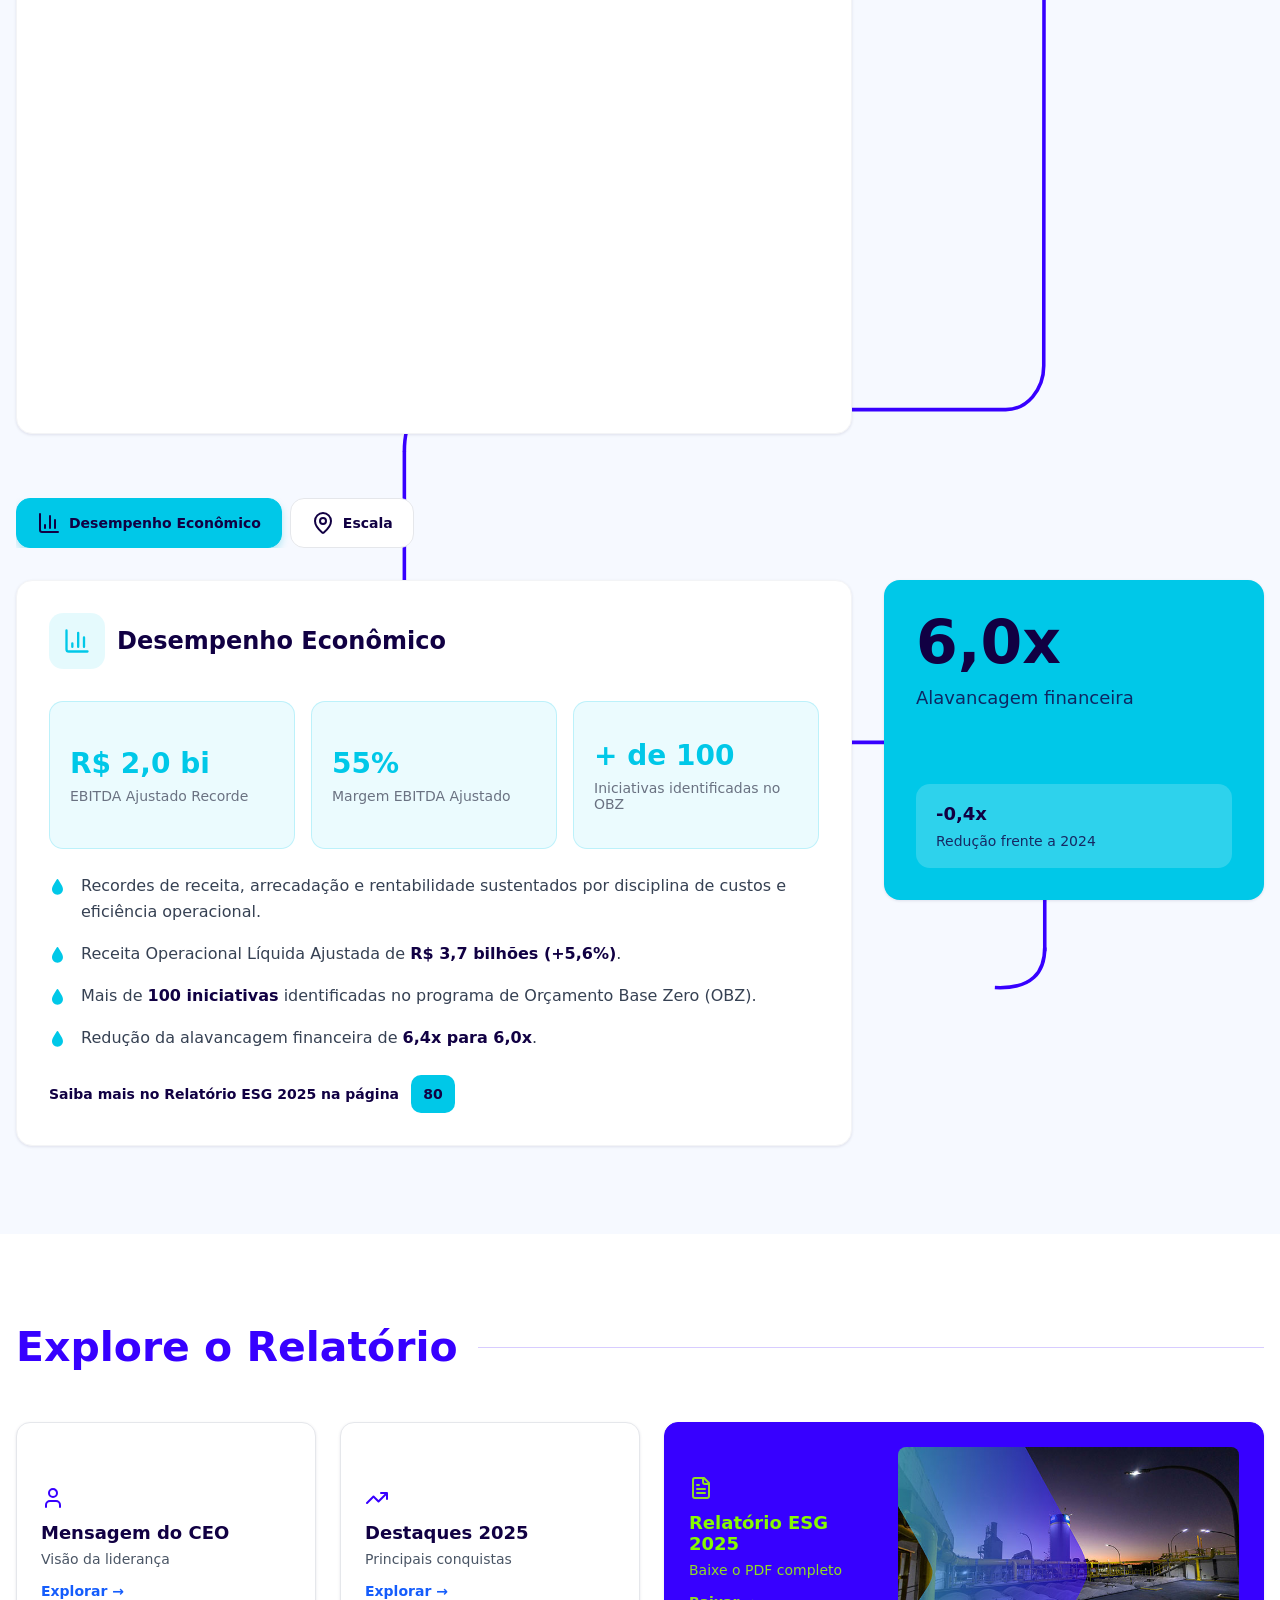
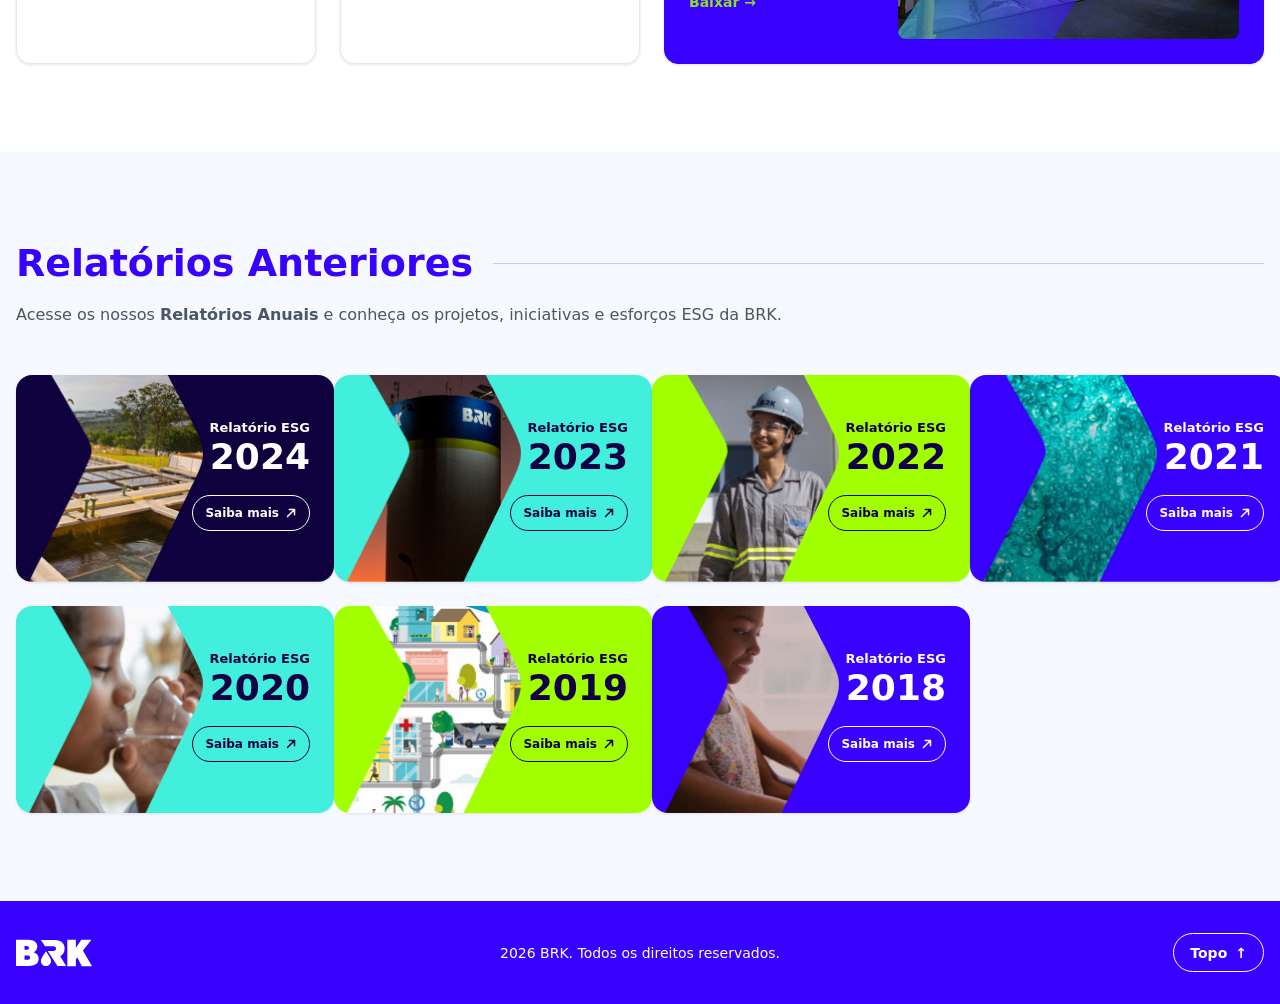
==== commit fc710aed: "Add files via upload" ====
--- a/index.html
+++ b/index.html
@@ -33,5 +33,5 @@
     </noscript>
   -->
   <app-root></app-root>
-<script src="runtime.deb8b24c3e991150.js" type="module"></script><script src="polyfills.3b3bae7d66c260d7.js" type="module"></script><script src="main.1730dc0094d72fb5.js" type="module"></script></body>
+<script src="runtime.fac3cbcdab7f5ced.js" type="module"></script><script src="polyfills.3b3bae7d66c260d7.js" type="module"></script><script src="main.1730dc0094d72fb5.js" type="module"></script></body>
 </html>
